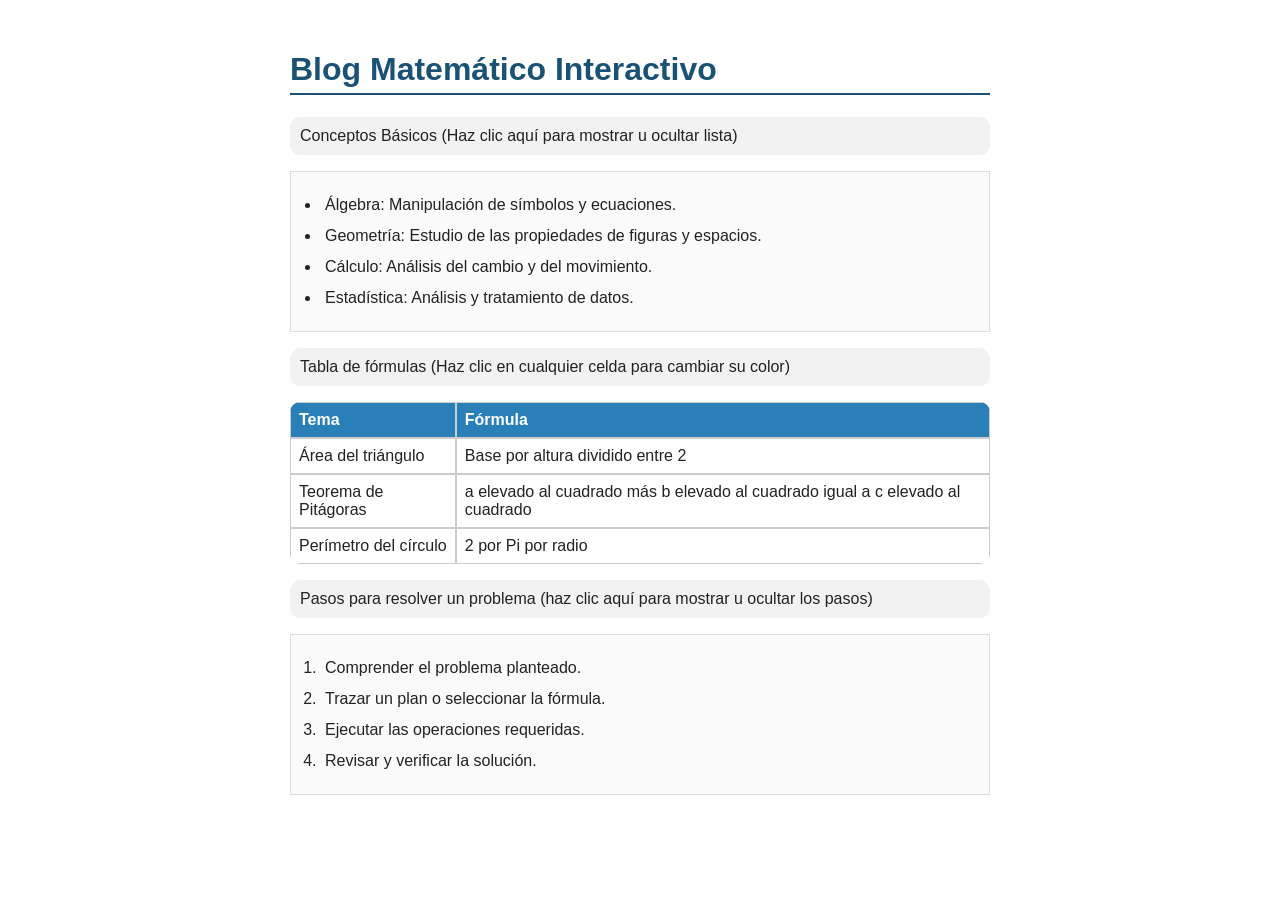
==== index.html @ 21a6fb78 "feat: estructura inicial del blog matematico" ====
<!DOCTYPE html>
<html lang="es">
<head>
    <meta charset="UTF-8">
    <meta name="viewport" content="width=device-width, initial-scale=1.0">
    <title>Blog Matemático Interactivo</title>
    <link rel="stylesheet" href="css/styles.css">
</head>

<body>

    <h1 id="titulo" onclick="cambiarColorTitulo()">
        Blog Matemático Interactivo
    </h1>

    <p onclick="alternarLista('conceptos')">
        Conceptos Básicos (Haz clic aquí para mostrar u ocultar lista)
    </p>

    <ul id="conceptos">
        <li onclick="resaltarElemento(this)">
            Álgebra: Manipulación de símbolos y ecuaciones.
        </li>

        <li onclick="resaltarElemento(this)">
            Geometría: Estudio de las propiedades de figuras y espacios.
        </li>

        <li onclick="resaltarElemento(this)">
            Cálculo: Análisis del cambio y del movimiento.
        </li>

        <li onclick="resaltarElemento(this)">
            Estadística: Análisis y tratamiento de datos.
        </li>
    </ul>

    <p onclick="alternarLista('formulas')">
        Tabla de fórmulas (Haz clic en cualquier celda para cambiar su color)
    </p>

    <table id="formulas">
        <tr>
            <th>Tema</th>
            <th>Fórmula</th>
        </tr>

        <tr>
            <td onclick="resaltarElemento(this)">
                Área del triángulo
            </td>

            <td onclick="resaltarElemento(this)">
                Base por altura dividido entre 2
            </td>
        </tr>

        <tr>
            <td onclick="resaltarElemento(this)">
                Teorema de Pitágoras
            </td>

            <td onclick="resaltarElemento(this)">
                a elevado al cuadrado más b elevado al cuadrado igual a c elevado al cuadrado
            </td>
        </tr>

        <tr>
            <td onclick="resaltarElemento(this)">
                Perímetro del círculo
            </td>

            <td onclick="resaltarElemento(this)">
                2 por Pi por radio
            </td>
        </tr>
    </table>

    <p onclick="alternarLista('pasos')">
        Pasos para resolver un problema
        (haz clic aquí para mostrar u ocultar los pasos)
    </p>

    <ol id="pasos">
        <li onclick="resaltarElemento(this)">
            Comprender el problema planteado.
        </li>

        <li onclick="resaltarElemento(this)">
            Trazar un plan o seleccionar la fórmula.
        </li>

        <li onclick="resaltarElemento(this)">
            Ejecutar las operaciones requeridas.
        </li>

        <li onclick="resaltarElemento(this)">
            Revisar y verificar la solución.
        </li>
    </ol>

   
<script src="js/script.js"></script>
</body>
</html>
---- css/styles.css ----
body {
            font-family: Arial, Helvetica, sans-serif;
            max-width: 700px;
            margin: 20px auto;
            padding: 10px;
            color: #222;
        }

        h1 {
            color: #1a5276;
            cursor: pointer;
            border-bottom: 2px solid #1a5276;
            padding-bottom: 5px;
        }

        p {
            font-size: 16px;
            cursor: pointer;
            background-color: #f2f2f2;
            padding: 10px;
            border-radius: 10px;
        }

        table {
            width: 100%;
            border-collapse: separate;
            border-spacing: 0;
            margin: 15px 0;
            border-radius: 10px;
            overflow: hidden;
        }

        th, td {
            border: 1px solid #ccc;
            padding: 8px;
            text-align: left;
            cursor: pointer;
        }

        th {
            background-color: #2980b9;
            color: white;
        }

        ul, ol {
            background-color: #fafafa;
            padding: 15px 30px;
            border: 1px solid #ddd;
        }

        li {
            margin: 5px 0;
            cursor: pointer;
            padding: 4px;
        }

        /* Las clases especiales */

        .oculto {
            display: none;
        }

        .resaltado {
            background-color: #d4efdf;
            color: #196f3d;
        }

        .cambio-color {
            color: #c0392b;
        }
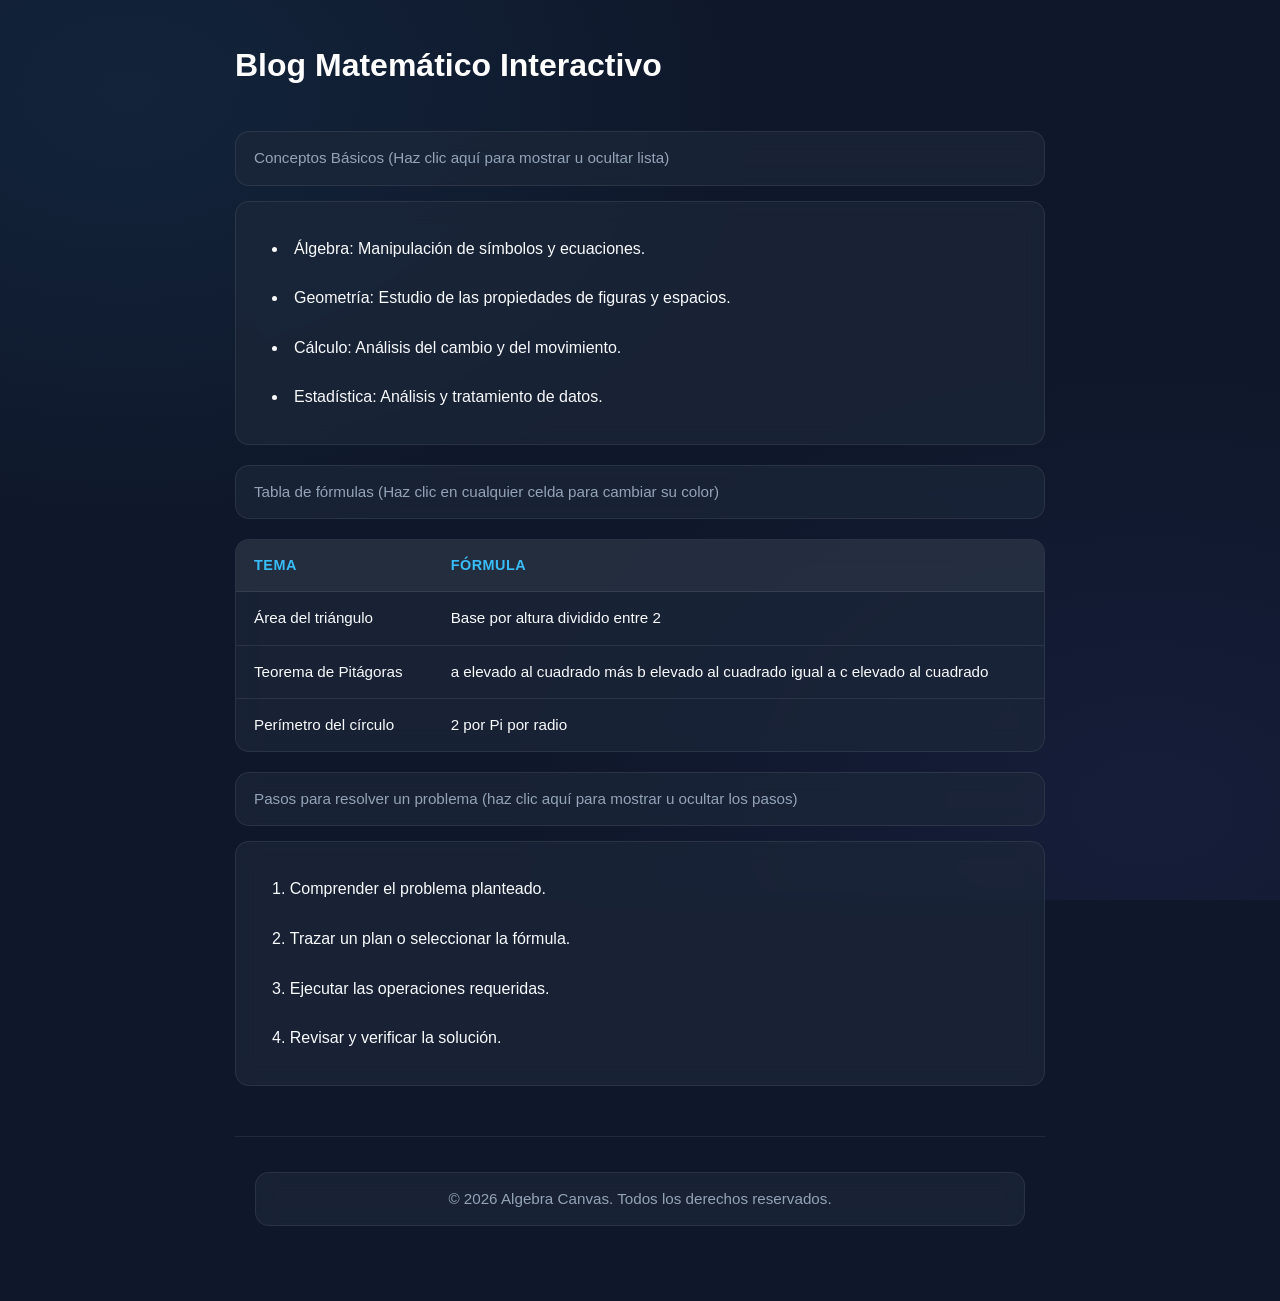
==== commit 45caca41: "style: implementar temas transparentes y estilos interactivos" ====
--- a/index.html
+++ b/index.html
@@ -5,6 +5,7 @@
     <meta name="viewport" content="width=device-width, initial-scale=1.0">
     <title>Blog Matemático Interactivo</title>
     <link rel="stylesheet" href="css/styles.css">
+    <link rel="stylesheet" href="css/components.css">
 </head>
 
 <body>
@@ -99,8 +100,10 @@
         </li>
     </ol>
 
-   
-<script src="js/script.js"></script>
+    <footer>
+        <p>&copy; 2026 Algebra Canvas. Todos los derechos reservados.</p>
+    </footer>
+<script src="js/main.js"></script>
 </body>
 </html>
 
--- a/css/styles.css
+++ b/css/styles.css
@@ -1,72 +1,47 @@
+
+        :root{
+            --bg-primary: #0f172a;        /* Azul medianoche profundo */
+            --surface-glass: rgba(30, 41, 59, 0.65); /* Fondo traslúcido */
+            --border-glass: rgba(255, 255, 255, 0.08); /* Borde sutil */
+            --accent: #38bdf8;            /* Azul cielo/cian brillante */
+            --accent-glow: rgba(56, 189, 248, 0.15);
+            --text-primary: #f8fafc;
+            --text-secondary: #94a3b8;
+            --radius-md: 14px;
+            --radius-sm: 8px;
+        }
+
+        *{
+            box-sizing: border-box;
+            margin: 0;
+            padding: 0;
+        }
 
         body {
-            font-family: Arial, Helvetica, sans-serif;
-            max-width: 700px;
-            margin: 20px auto;
-            padding: 10px;
-            color: #222;
+            font-family: -apple-system, BlinkMacSystemFont, 'Segoe UI', Roboto, Helvetica, Arial, sans-serif;
+            background-color: var(--bg-primary);
+            background-image: 
+            radial-gradient(at 10% 10%, rgba(56, 189, 248, 0.08) 0px, transparent 40%),
+            radial-gradient(at 90% 90%, rgba(99, 102, 241, 0.08) 0px, transparent 40%);
+            background-attachment: fixed;
+            color: var(--text-primary);
+            max-width: 850px;
+            margin: 40px auto;
+            padding: 0 20px;
+            line-height: 1.6;
         }
-
-        h1 {
-            color: #1a5276;
+        
+        h1{
+            font-size: 2rem;
+            font-weight: 700;
+            color: #ffffff;
+            margin-bottom: 25px;
+            display: inline-block;
             cursor: pointer;
-            border-bottom: 2px solid #1a5276;
-            padding-bottom: 5px;
+            transition: color 0.25s ease, transform 0.25s ease;
         }
-
-        p {
-            font-size: 16px;
-            cursor: pointer;
-            background-color: #f2f2f2;
-            padding: 10px;
-            border-radius: 10px;
-        }
-
-        table {
-            width: 100%;
-            border-collapse: separate;
-            border-spacing: 0;
-            margin: 15px 0;
-            border-radius: 10px;
-            overflow: hidden;
-        }
-
-        th, td {
-            border: 1px solid #ccc;
-            padding: 8px;
-            text-align: left;
-            cursor: pointer;
-        }
-
-        th {
-            background-color: #2980b9;
-            color: white;
-        }
-
-        ul, ol {
-            background-color: #fafafa;
-            padding: 15px 30px;
-            border: 1px solid #ddd;
-        }
-
-        li {
-            margin: 5px 0;
-            cursor: pointer;
-            padding: 4px;
-        }
-
-        /* Las clases especiales */
-
-        .oculto {
-            display: none;
-        }
-
-        .resaltado {
-            background-color: #d4efdf;
-            color: #196f3d;
-        }
-
-        .cambio-color {
-            color: #c0392b;
-        }
-  +        
+        h1:hover{
+            color: var(--accent);
+            transform: translateY(-2px);
+        }
--- a/css/components.css
+++ b/css/components.css
@@ -0,0 +1,109 @@
+
+p{
+    font-size:0.95rem;
+    cursor: pointer;
+    background: var(--surface-glass);
+    backdrop-filter: blur(10px);
+    --webkit-backdrop-filter: blur(10px);
+    padding: 14px 18px;
+    border-radius: var(--radius-md);
+    border: 1px solid var(--border-glass);
+    color: var(--text-secondary);
+    margin: 15px 0;
+    transition: border-color 0.25s ease, color 0.25s ease, box-shadow 0.25s ease;
+}
+
+p:hover{
+    border-color: rgba(56, 189, 248, 0.3);
+    box-shadow: 0 4px 20px var(--accent-glow);
+    color: var(--text-primary);
+}
+
+ul,ol{
+    list-style-position: inside;
+    background: var(--surface-glass);
+    backdrop-filter: blur(10px);
+    border: 1px solid var(--border-glass);
+    border-radius: var(--radius-md);
+    padding: 18px 24px;
+    margin-bottom:20px;
+}
+
+li{
+    margin: 8px 0;
+    cursor: pointer;
+    padding: 8px 12px;
+    border-radius: var(--radius-sm);
+    transition: background 0.2s ease, transform 0.15s ease;
+}
+
+li:hover{
+    background: rgba(255, 255, 255, 0.04);
+    transform: translateX(12px);
+}
+
+table {
+    width: 100%;
+    border-collapse: separate;
+    border-spacing: 0;
+    margin: 20px 0;
+    border-radius: var(--radius-md);
+    overflow: hidden;
+    background: var(--surface-glass);
+    backdrop-filter: blur(12px);
+    -webkit-backdrop-filter: blur(12px);
+    border: 1px solid var(--border-glass);
+}
+
+
+th, td{
+    padding: 14px 18px;
+    text-align: left;
+    border-bottom: 1px solid var(--border-glass);
+}
+
+th{
+    background: rgba(255, 255, 255, 0.05);
+    color: var(--accent);
+    font-weight: 600;
+    font-size: 0.9rem;
+    text-transform: uppercase;
+    letter-spacing: 0.5px;
+}
+
+tr:last-child td{
+    border-bottom: none;
+}
+
+td{
+    cursor: pointer;
+    font-size: 0.95rem;
+    transition: background 0.2s ease;
+}
+
+td:hover{
+    background: rgba(255, 255, 255, 0.04);
+}
+
+.oculto{
+    display: none;
+}
+
+.resaltado{
+    background-color: rgba(56, 189, 248, 0.12) !important;
+    color: var(--accent) !important;
+    font-weight: 600;
+}
+
+.cambio-color{
+    color: var(--accent) !important;
+}
+
+footer {
+    text-align: center;
+    margin-top: 50px;
+    padding: 20px;
+    border-top: 1px solid var(--border-glass);
+    color: var(--text-secondary);
+    font-size: 0.85rem;
+}
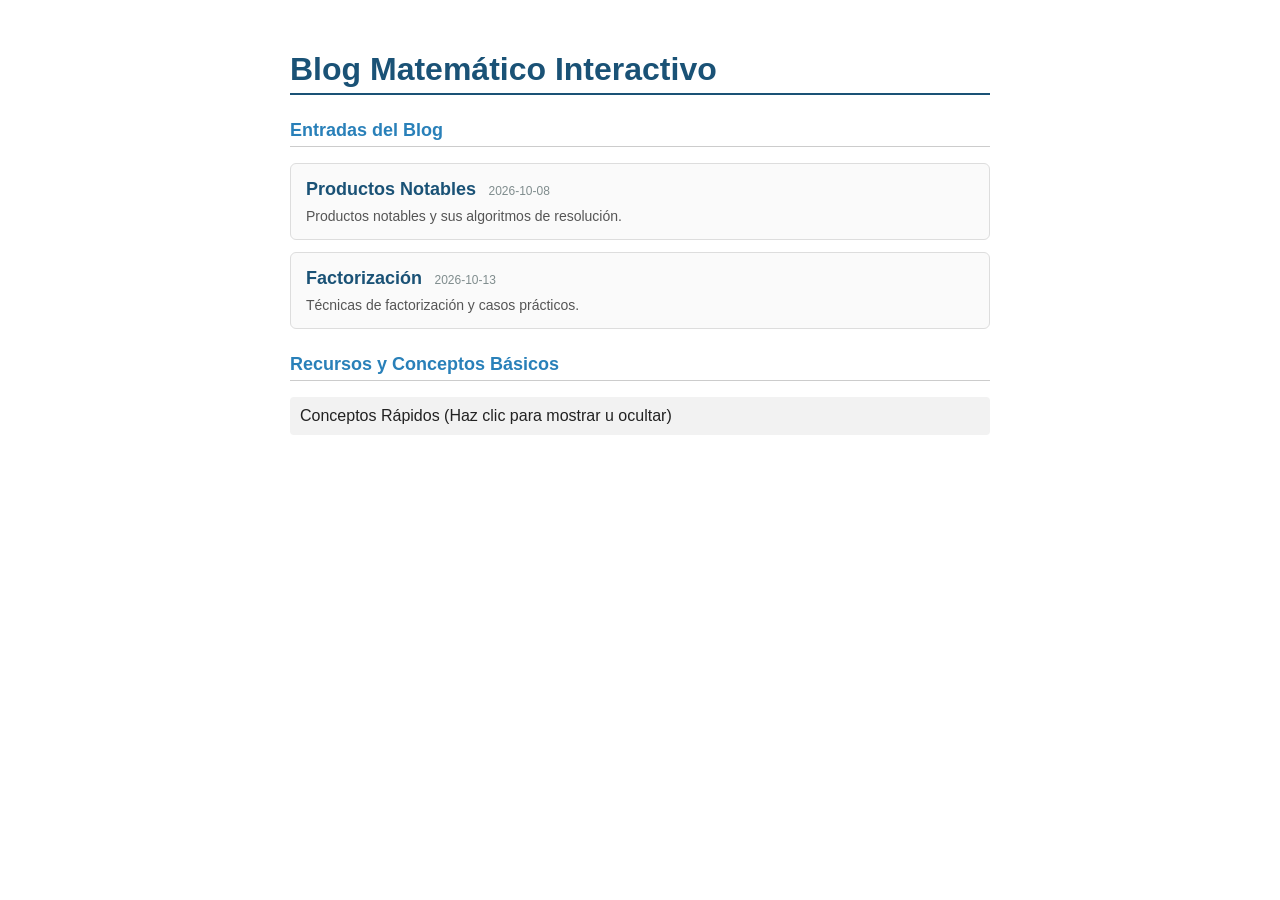
==== commit 53cce441: "actualizacion de cambios con metodo open source" ====
--- a/index.html
+++ b/index.html
@@ -5,105 +5,31 @@
     <meta name="viewport" content="width=device-width, initial-scale=1.0">
     <title>Blog Matemático Interactivo</title>
     <link rel="stylesheet" href="css/styles.css">
-    <link rel="stylesheet" href="css/components.css">
 </head>
-
 <body>
 
-    <h1 id="titulo" onclick="cambiarColorTitulo()">
-        Blog Matemático Interactivo
-    </h1>
+    <h1 id="titulo" onclick="cambiarColorTitulo()">Blog Matemático Interactivo</h1>
 
-    <p onclick="alternarLista('conceptos')">
-        Conceptos Básicos (Haz clic aquí para mostrar u ocultar lista)
+    <h2 class="subtitulo">Entradas del Blog</h2>
+    
+    <!-- Aquí JavaScript inyectará las entradas desde posts.js -->
+    <ul id="lista-entradas"></ul>
+
+    <h2 class="subtitulo">Recursos y Conceptos Básicos</h2>
+
+    <p onclick="alternarLista('conceptos')" style="cursor: pointer;">
+        Conceptos Rápidos (Haz clic para mostrar u ocultar)
     </p>
 
-    <ul id="conceptos">
-        <li onclick="resaltarElemento(this)">
-            Álgebra: Manipulación de símbolos y ecuaciones.
-        </li>
-
-        <li onclick="resaltarElemento(this)">
-            Geometría: Estudio de las propiedades de figuras y espacios.
-        </li>
-
-        <li onclick="resaltarElemento(this)">
-            Cálculo: Análisis del cambio y del movimiento.
-        </li>
-
-        <li onclick="resaltarElemento(this)">
-            Estadística: Análisis y tratamiento de datos.
-        </li>
+    <ul id="conceptos" class="interactivo oculto">
+        <li onclick="resaltarElemento(this)">Álgebra: Manipulación de símbolos y ecuaciones.</li>
+        <li onclick="resaltarElemento(this)">Geometría: Estudio de las propiedades de figuras y espacios.</li>
+        <li onclick="resaltarElemento(this)">Cálculo: Análisis del cambio y del movimiento.</li>
+        <li onclick="resaltarElemento(this)">Estadística: Análisis y tratamiento de datos.</li>
     </ul>
 
-    <p onclick="alternarLista('formulas')">
-        Tabla de fórmulas (Haz clic en cualquier celda para cambiar su color)
-    </p>
-
-    <table id="formulas">
-        <tr>
-            <th>Tema</th>
-            <th>Fórmula</th>
-        </tr>
-
-        <tr>
-            <td onclick="resaltarElemento(this)">
-                Área del triángulo
-            </td>
-
-            <td onclick="resaltarElemento(this)">
-                Base por altura dividido entre 2
-            </td>
-        </tr>
-
-        <tr>
-            <td onclick="resaltarElemento(this)">
-                Teorema de Pitágoras
-            </td>
-
-            <td onclick="resaltarElemento(this)">
-                a elevado al cuadrado más b elevado al cuadrado igual a c elevado al cuadrado
-            </td>
-        </tr>
-
-        <tr>
-            <td onclick="resaltarElemento(this)">
-                Perímetro del círculo
-            </td>
-
-            <td onclick="resaltarElemento(this)">
-                2 por Pi por radio
-            </td>
-        </tr>
-    </table>
-
-    <p onclick="alternarLista('pasos')">
-        Pasos para resolver un problema
-        (haz clic aquí para mostrar u ocultar los pasos)
-    </p>
-
-    <ol id="pasos">
-        <li onclick="resaltarElemento(this)">
-            Comprender el problema planteado.
-        </li>
-
-        <li onclick="resaltarElemento(this)">
-            Trazar un plan o seleccionar la fórmula.
-        </li>
-
-        <li onclick="resaltarElemento(this)">
-            Ejecutar las operaciones requeridas.
-        </li>
-
-        <li onclick="resaltarElemento(this)">
-            Revisar y verificar la solución.
-        </li>
-    </ol>
-
-    <footer>
-        <p>&copy; 2026 Algebra Canvas. Todos los derechos reservados.</p>
-    </footer>
-<script src="js/main.js"></script>
+    <!-- Archivo de configuración que contiene el arreglo de entradas -->
+    <script src="js/post.js"></script>
+    <script src="js/main.js"></script>
 </body>
-</html>
-
+</html>
--- a/css/styles.css
+++ b/css/styles.css
@@ -1,9 +1,9 @@
 
-        :root{
-            --bg-primary: #0f172a;        /* Azul medianoche profundo */
-            --surface-glass: rgba(30, 41, 59, 0.65); /* Fondo traslúcido */
-            --border-glass: rgba(255, 255, 255, 0.08); /* Borde sutil */
-            --accent: #38bdf8;            /* Azul cielo/cian brillante */
+        /*:root{
+            --bg-primary: #0f172a;       
+            --surface-glass: rgba(30, 41, 59, 0.65); 
+            --border-glass: rgba(255, 255, 255, 0.08); 
+            --accent: #38bdf8;            
             --accent-glow: rgba(56, 189, 248, 0.15);
             --text-primary: #f8fafc;
             --text-secondary: #94a3b8;
@@ -44,4 +44,111 @@
         h1:hover{
             color: var(--accent);
             transform: translateY(-2px);
+        }
+
+          
+        
+        */
+
+              body {
+            font-family: Arial, sans-serif;
+            max-width: 700px;
+            margin: 20px auto;
+            padding: 10px;
+            color: #222;
+        }
+
+        h1 {
+            color: #1a5276;
+            cursor: pointer;
+            border-bottom: 2px solid #1a5276;
+            padding-bottom: 5px;
+        }
+
+        .subtitulo {
+            font-size: 18px;
+            color: #2980b9;
+            margin-top: 25px;
+            border-bottom: 1px solid #ccc;
+            padding-bottom: 5px;
+        }
+
+        p {
+            font-size: 16px;
+            background-color: #f2f2f2;
+            padding: 10px;
+            border-radius: 4px;
+        }
+
+        /* Lista de entradas cargadas dinámicamente */
+        #lista-entradas {
+            list-style-type: none;
+            padding: 0;
+        }
+
+        #lista-entradas li {
+            background-color: #fafafa;
+            border: 1px solid #ddd;
+            border-radius: 6px;
+            padding: 15px;
+            margin-bottom: 12px;
+            transition: transform 0.2s, box-shadow 0.2s;
+        }
+
+        #lista-entradas li:hover {
+            transform: translateY(-2px);
+            box-shadow: 0 4px 8px rgba(0,0,0,0.1);
+        }
+
+        #lista-entradas a {
+            color: #1a5276;
+            text-decoration: none;
+            font-size: 18px;
+            font-weight: bold;
+        }
+
+        #lista-entradas a:hover {
+            color: #2980b9;
+            text-decoration: underline;
+        }
+
+        .fecha-post {
+            display: inline-block;
+            font-size: 12px;
+            color: #7f8c8d;
+            margin-left: 8px;
+        }
+
+        .resumen-post {
+            margin: 8px 0 0 0;
+            background-color: transparent;
+            padding: 0;
+            font-size: 14px;
+            color: #555;
+        }
+
+        /* Clases auxiliares para elementos interactivos */
+        ul.interactivo {
+            background-color: #fafafa;
+            padding: 15px 30px;
+            border: 1px solid #ddd;
+        }
+
+        ul.interactivo li {
+            margin: 5px 0;
+            cursor: pointer;
+            padding: 4px;
+        }
+
+        .oculto {
+            display: none;
+        }
+
+        .resaltado {
+            background-color: #d4efdf;
+            color: #196f3d;
+        }
+
+        .cambio-color {
+            color: #c0392b;
         }
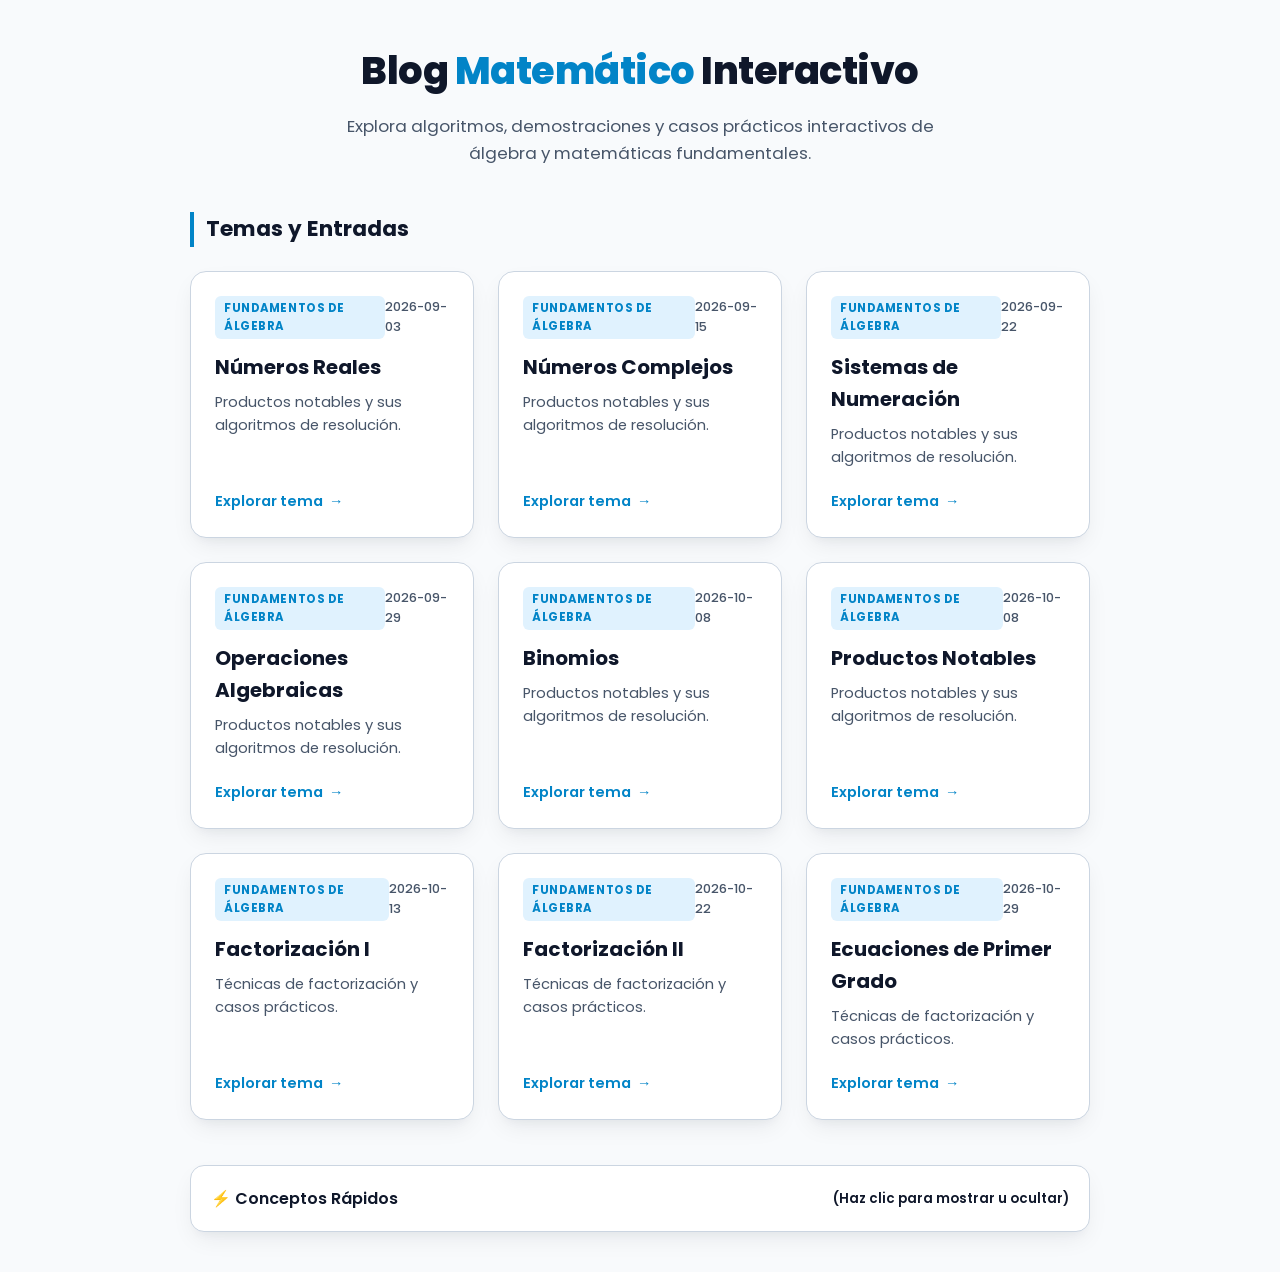
==== commit c30edb1a: "proyecto en orden y corregido" ====
--- a/index.html
+++ b/index.html
@@ -4,31 +4,44 @@
     <meta charset="UTF-8">
     <meta name="viewport" content="width=device-width, initial-scale=1.0">
     <title>Blog Matemático Interactivo</title>
+    <link rel="preconnect" href="https://fonts.googleapis.com">
+    <link rel="preconnect" href="https://fonts.gstatic.com" crossorigin>
+    <link href="https://fonts.googleapis.com/css2?family=Poppins:wght@400;500;600;700;800&display=swap" rel="stylesheet">
+    <!-- Vinculación limpia -->
     <link rel="stylesheet" href="css/styles.css">
 </head>
 <body>
 
-    <h1 id="titulo" onclick="cambiarColorTitulo()">Blog Matemático Interactivo</h1>
+    <main class="contenedor-principal">
+        <header class="hero">
+            <h1 id="titulo" class="titulo-principal" onclick="cambiarColorTitulo()">
+                Blog <span class="destacado-azul">Matemático</span> Interactivo
+            </h1>
+            <p class="descripcion-hero">
+                Explora algoritmos, demostraciones y casos prácticos interactivos de álgebra y matemáticas fundamentales.
+            </p>
+        </header>
 
-    <h2 class="subtitulo">Entradas del Blog</h2>
-    
-    <!-- Aquí JavaScript inyectará las entradas desde posts.js -->
-    <ul id="lista-entradas"></ul>
+        <section class="seccion-entradas">
+            <h2 class="subtitulo">Temas y Entradas</h2>
+            <div id="lista-entradas" class="grid-cards"></div>
+        </section>
 
-    <h2 class="subtitulo">Recursos y Conceptos Básicos</h2>
+        <section class="seccion-conceptos">
+            <p class="acordeon-header" onclick="alternarLista('conceptos')">
+                <span>⚡ Conceptos Rápidos</span>
+                <small>(Haz clic para mostrar u ocultar)</small>
+            </p>
 
-    <p onclick="alternarLista('conceptos')" style="cursor: pointer;">
-        Conceptos Rápidos (Haz clic para mostrar u ocultar)
-    </p>
+            <ul id="conceptos" class="interactivo oculto">
+                <li onclick="resaltarElemento(this)"><strong>Álgebra:</strong> Manipulación de símbolos y ecuaciones.</li>
+                <li onclick="resaltarElemento(this)"><strong>Geometría:</strong> Estudio de las propiedades de figuras y espacios.</li>
+                <li onclick="resaltarElemento(this)"><strong>Cálculo:</strong> Análisis del cambio y del movimiento.</li>
+                <li onclick="resaltarElemento(this)"><strong>Estadística:</strong> Análisis y tratamiento de datos.</li>
+            </ul>
+        </section>
+    </main>
 
-    <ul id="conceptos" class="interactivo oculto">
-        <li onclick="resaltarElemento(this)">Álgebra: Manipulación de símbolos y ecuaciones.</li>
-        <li onclick="resaltarElemento(this)">Geometría: Estudio de las propiedades de figuras y espacios.</li>
-        <li onclick="resaltarElemento(this)">Cálculo: Análisis del cambio y del movimiento.</li>
-        <li onclick="resaltarElemento(this)">Estadística: Análisis y tratamiento de datos.</li>
-    </ul>
-
-    <!-- Archivo de configuración que contiene el arreglo de entradas -->
     <script src="js/post.js"></script>
     <script src="js/main.js"></script>
 </body>
--- a/css/styles.css
+++ b/css/styles.css
@@ -1,154 +1,363 @@
-
-        /*:root{
-            --bg-primary: #0f172a;       
-            --surface-glass: rgba(30, 41, 59, 0.65); 
-            --border-glass: rgba(255, 255, 255, 0.08); 
-            --accent: #38bdf8;            
-            --accent-glow: rgba(56, 189, 248, 0.15);
-            --text-primary: #f8fafc;
-            --text-secondary: #94a3b8;
-            --radius-md: 14px;
-            --radius-sm: 8px;
-        }
-
-        *{
-            box-sizing: border-box;
-            margin: 0;
-            padding: 0;
-        }
-
-        body {
-            font-family: -apple-system, BlinkMacSystemFont, 'Segoe UI', Roboto, Helvetica, Arial, sans-serif;
-            background-color: var(--bg-primary);
-            background-image: 
-            radial-gradient(at 10% 10%, rgba(56, 189, 248, 0.08) 0px, transparent 40%),
-            radial-gradient(at 90% 90%, rgba(99, 102, 241, 0.08) 0px, transparent 40%);
-            background-attachment: fixed;
-            color: var(--text-primary);
-            max-width: 850px;
-            margin: 40px auto;
-            padding: 0 20px;
-            line-height: 1.6;
-        }
-        
-        h1{
-            font-size: 2rem;
-            font-weight: 700;
-            color: #ffffff;
-            margin-bottom: 25px;
-            display: inline-block;
-            cursor: pointer;
-            transition: color 0.25s ease, transform 0.25s ease;
-        }
-        
-        h1:hover{
-            color: var(--accent);
-            transform: translateY(-2px);
-        }
-
-          
-        
-        */
-
-              body {
-            font-family: Arial, sans-serif;
-            max-width: 700px;
-            margin: 20px auto;
-            padding: 10px;
-            color: #222;
-        }
-
-        h1 {
-            color: #1a5276;
-            cursor: pointer;
-            border-bottom: 2px solid #1a5276;
-            padding-bottom: 5px;
-        }
-
-        .subtitulo {
-            font-size: 18px;
-            color: #2980b9;
-            margin-top: 25px;
-            border-bottom: 1px solid #ccc;
-            padding-bottom: 5px;
-        }
-
-        p {
-            font-size: 16px;
-            background-color: #f2f2f2;
-            padding: 10px;
-            border-radius: 4px;
-        }
-
-        /* Lista de entradas cargadas dinámicamente */
-        #lista-entradas {
-            list-style-type: none;
-            padding: 0;
-        }
-
-        #lista-entradas li {
-            background-color: #fafafa;
-            border: 1px solid #ddd;
-            border-radius: 6px;
-            padding: 15px;
-            margin-bottom: 12px;
-            transition: transform 0.2s, box-shadow 0.2s;
-        }
-
-        #lista-entradas li:hover {
-            transform: translateY(-2px);
-            box-shadow: 0 4px 8px rgba(0,0,0,0.1);
-        }
-
-        #lista-entradas a {
-            color: #1a5276;
-            text-decoration: none;
-            font-size: 18px;
-            font-weight: bold;
-        }
-
-        #lista-entradas a:hover {
-            color: #2980b9;
-            text-decoration: underline;
-        }
-
-        .fecha-post {
-            display: inline-block;
-            font-size: 12px;
-            color: #7f8c8d;
-            margin-left: 8px;
-        }
-
-        .resumen-post {
-            margin: 8px 0 0 0;
-            background-color: transparent;
-            padding: 0;
-            font-size: 14px;
-            color: #555;
-        }
-
-        /* Clases auxiliares para elementos interactivos */
-        ul.interactivo {
-            background-color: #fafafa;
-            padding: 15px 30px;
-            border: 1px solid #ddd;
-        }
-
-        ul.interactivo li {
-            margin: 5px 0;
-            cursor: pointer;
-            padding: 4px;
-        }
-
-        .oculto {
-            display: none;
-        }
-
-        .resaltado {
-            background-color: #d4efdf;
-            color: #196f3d;
-        }
-
-        .cambio-color {
-            color: #c0392b;
-        }+:root {
+    --bg-body: #f8fafc;
+    --texto-oscuro: #0f172a;
+    --texto-secundario: #475569;
+    --azul-tech: #0284c7;
+    --azul-hover: #0369a1;
+    --azul-claro: #e0f2fe;
+    --borde: #cbd5e1;
+    
+    /* Variables de Hoja de Cuaderno */
+    --linea-cuadricula: rgba(2, 132, 199, 0.08);
+    --margen-cuaderno: rgba(239, 68, 68, 0.45);
+    --sombra-cuaderno: 0 15px 35px -5px rgba(15, 23, 42, 0.12), 0 0 0 1px rgba(203, 213, 225, 0.5);
+    --sombra-card: 0 10px 25px -5px rgba(15, 23, 42, 0.08), 0 8px 10px -6px rgba(15, 23, 42, 0.04);
+    --sombra-card-hover: 0 20px 30px -10px rgba(2, 132, 199, 0.2), 0 10px 15px -5px rgba(15, 23, 42, 0.08);
+}
+
+/* Reset universal corregido */
+* {
+    box-sizing: border-box;
+    margin: 0;
+    padding: 0;
+}
+
+body {
+    font-family: 'Poppins', sans-serif;
+    background-color: var(--bg-body);
+    color: var(--texto-oscuro);
+    line-height: 1.6;
+    padding: 40px 20px;
+    display: flex;
+    justify-content: center;
+}
+
+.contenedor-principal {
+    max-width: 900px;
+    width: 100%;
+}
+
+/* ==========================================
+   PORTADA / INDEX
+   ========================================== */
+.hero {
+    text-align: center;
+    margin-bottom: 45px;
+}
+
+.titulo-principal {
+    font-size: 2.4rem;
+    font-weight: 800;
+    letter-spacing: -0.5px;
+    color: var(--texto-oscuro);
+    margin-bottom: 12px;
+    cursor: pointer;
+    user-select: none;
+    transition: color 0.3s ease;
+}
+
+.titulo-principal.cambio-color {
+    color: var(--azul-tech) !important;
+}
+
+.destacado-azul {
+    color: var(--azul-tech);
+}
+
+.descripcion-hero {
+    font-size: 1.05rem;
+    color: var(--texto-secundario);
+    max-width: 620px;
+    margin: 0 auto;
+}
+
+.subtitulo {
+    font-size: 1.35rem;
+    font-weight: 700;
+    margin-bottom: 24px;
+    color: var(--texto-oscuro);
+    border-left: 4px solid var(--azul-tech);
+    padding-left: 12px;
+}
+
+/* Tarjetas Flotantes */
+.grid-cards {
+    display: grid;
+    grid-template-columns: repeat(auto-fit, minmax(280px, 1fr));
+    gap: 24px;
+    margin-bottom: 45px;
+}
+
+.card-flotante {
+    background: #ffffff;
+    border: 1px solid var(--borde);
+    border-radius: 16px;
+    padding: 24px;
+    box-shadow: var(--sombra-card);
+    transition: transform 0.25s ease, box-shadow 0.25s ease, border-color 0.25s ease;
+    display: flex;
+    flex-direction: column;
+    justify-content: space-between;
+}
+
+.card-flotante:hover {
+    transform: translateY(-6px);
+    box-shadow: var(--sombra-card-hover);
+    border-color: rgba(2, 132, 199, 0.4);
+}
+
+.card-header {
+    display: flex;
+    justify-content: space-between;
+    align-items: center;
+    margin-bottom: 12px;
+}
+
+.card-tag {
+    font-size: 0.72rem;
+    text-transform: uppercase;
+    font-weight: 700;
+    letter-spacing: 0.05em;
+    padding: 3px 9px;
+    background-color: var(--azul-claro);
+    color: var(--azul-tech);
+    border-radius: 6px;
+}
+
+.fecha-post {
+    font-size: 0.8rem;
+    color: var(--texto-secundario);
+    font-weight: 500;
+}
+
+.card-titulo {
+    font-size: 1.25rem;
+    font-weight: 700;
+    color: var(--texto-oscuro);
+    margin-bottom: 8px;
+}
+
+.resumen-post {
+    font-size: 0.92rem;
+    color: var(--texto-secundario);
+    margin-bottom: 20px;
+    flex-grow: 1;
+}
+
+.card-btn {
+    align-self: flex-start;
+    text-decoration: none;
+    font-size: 0.9rem;
+    font-weight: 600;
+    color: var(--azul-tech);
+    display: inline-flex;
+    align-items: center;
+    gap: 6px;
+    transition: color 0.2s ease, transform 0.2s ease;
+}
+
+.card-btn:hover {
+    color: var(--azul-hover);
+    transform: translateX(4px);
+}
+
+/* Acordeón */
+.seccion-conceptos {
+    background: #ffffff;
+    border: 1px solid var(--borde);
+    border-radius: 14px;
+    padding: 20px;
+    box-shadow: var(--sombra-card);
+}
+
+.acordeon-header {
+    cursor: pointer;
+    font-weight: 600;
+    color: var(--texto-oscuro);
+    display: flex;
+    align-items: center;
+    justify-content: space-between;
+    user-select: none;
+}
+
+.interactivo {
+    list-style: none;
+    margin-top: 15px;
+    padding-top: 15px;
+    border-top: 1px solid #f1f5f9;
+}
+
+.interactivo li {
+    padding: 10px 14px;
+    border-radius: 8px;
+    margin-bottom: 6px;
+    cursor: pointer;
+    font-size: 0.92rem;
+    color: var(--texto-secundario);
+    transition: background 0.2s ease, padding-left 0.2s ease;
+}
+
+.interactivo li:hover {
+    background: #f1f5f9;
+    padding-left: 18px;
+}
+
+.oculto { display: none; }
+.resaltado {
+    background-color: var(--azul-claro) !important;
+    color: var(--azul-tech) !important;
+    font-weight: 600;
+}
+
+/* ==========================================
+   ESTILO HOJA DE CUADERNO (ENTRADAS)
+   ========================================== */
+.nav-entrada {
+    margin-bottom: 20px;
+}
+
+.cuaderno-hoja {
+    position: relative;
+    background-color: #ffffff;
+    background-image: 
+        linear-gradient(to right, var(--linea-cuadricula) 1px, transparent 1px),
+        linear-gradient(to bottom, var(--linea-cuadricula) 1px, transparent 1px);
+    background-size: 24px 24px;
+    border-radius: 8px;
+    box-shadow: var(--sombra-cuaderno);
+    padding: 45px 45px 50px 75px;
+    margin-bottom: 40px;
+}
+
+.cuaderno-hoja::before {
+    content: '';
+    position: absolute;
+    top: 0;
+    bottom: 0;
+    left: 55px;
+    width: 2px;
+    background-color: var(--margen-cuaderno);
+}
+
+.cuaderno-header {
+    display: flex;
+    justify-content: space-between;
+    align-items: center;
+    font-size: 0.82rem;
+    text-transform: uppercase;
+    font-weight: 600;
+    letter-spacing: 0.05em;
+    color: var(--azul-tech);
+    margin-bottom: 16px;
+    border-bottom: 2px dashed rgba(2, 132, 199, 0.25);
+    padding-bottom: 8px;
+}
+
+.apunte-titulo {
+    font-size: 2.2rem;
+    font-weight: 800;
+    color: var(--texto-oscuro);
+    line-height: 1.2;
+    margin-bottom: 16px;
+}
+
+.apunte-subtitulo {
+    font-size: 1.35rem;
+    font-weight: 700;
+    color: var(--texto-oscuro);
+    margin: 30px 0 12px 0;
+}
+
+.apunte-texto {
+    font-size: 1rem;
+    color: var(--texto-secundario);
+    margin-bottom: 20px;
+    line-height: 1.7;
+}
+
+.caja-regla {
+    background-color: #f0f9ff;
+    border: 1px solid #bae6fd;
+    border-left: 5px solid var(--azul-tech);
+    border-radius: 8px;
+    padding: 16px 20px;
+    margin: 20px 0;
+}
+
+.regla-etiqueta {
+    font-size: 0.72rem;
+    text-transform: uppercase;
+    letter-spacing: 0.06em;
+    font-weight: 700;
+    color: var(--azul-tech);
+    margin-bottom: 4px;
+}
+
+.regla-formula {
+    font-size: 1.25rem;
+    font-weight: 700;
+    color: var(--texto-oscuro);
+}
+
+.bloque-ejemplo {
+    background-color: #ffffff;
+    border: 1px solid var(--borde);
+    border-radius: 12px;
+    padding: 22px;
+    margin-top: 22px;
+    box-shadow: 0 4px 10px rgba(15, 23, 42, 0.04);
+}
+
+.ejemplo-badge {
+    display: inline-block;
+    background-color: #0f172a;
+    color: #ffffff;
+    font-size: 0.72rem;
+    font-weight: 700;
+    text-transform: uppercase;
+    padding: 3px 9px;
+    border-radius: 6px;
+    margin-bottom: 12px;
+}
+
+.lista-pasos {
+    list-style: none;
+    display: flex;
+    flex-direction: column;
+    gap: 10px;
+}
+
+.lista-pasos li {
+    font-size: 0.95rem;
+    color: var(--texto-secundario);
+    background: #f8fafc;
+    padding: 10px 14px;
+    border-radius: 6px;
+    border-left: 3px solid #cbd5e1;
+}
+
+.codigo-matematico {
+    font-weight: 600;
+    color: var(--azul-tech);
+    background-color: #e0f2fe;
+    padding: 2px 6px;
+    border-radius: 4px;
+}
+
+.resultado-destacado {
+    display: inline-block;
+    margin-top: 4px;
+    font-weight: 700;
+    color: #0369a1;
+    background-color: #e0f2fe;
+    border: 1px dashed var(--azul-tech);
+    padding: 3px 10px;
+    border-radius: 6px;
+}
+
+@media (max-width: 640px) {
+    body { padding: 20px 10px; }
+    .cuaderno-hoja { padding: 30px 18px 30px 42px; }
+    .cuaderno-hoja::before { left: 26px; }
+    .apunte-titulo { font-size: 1.6rem; }
+}
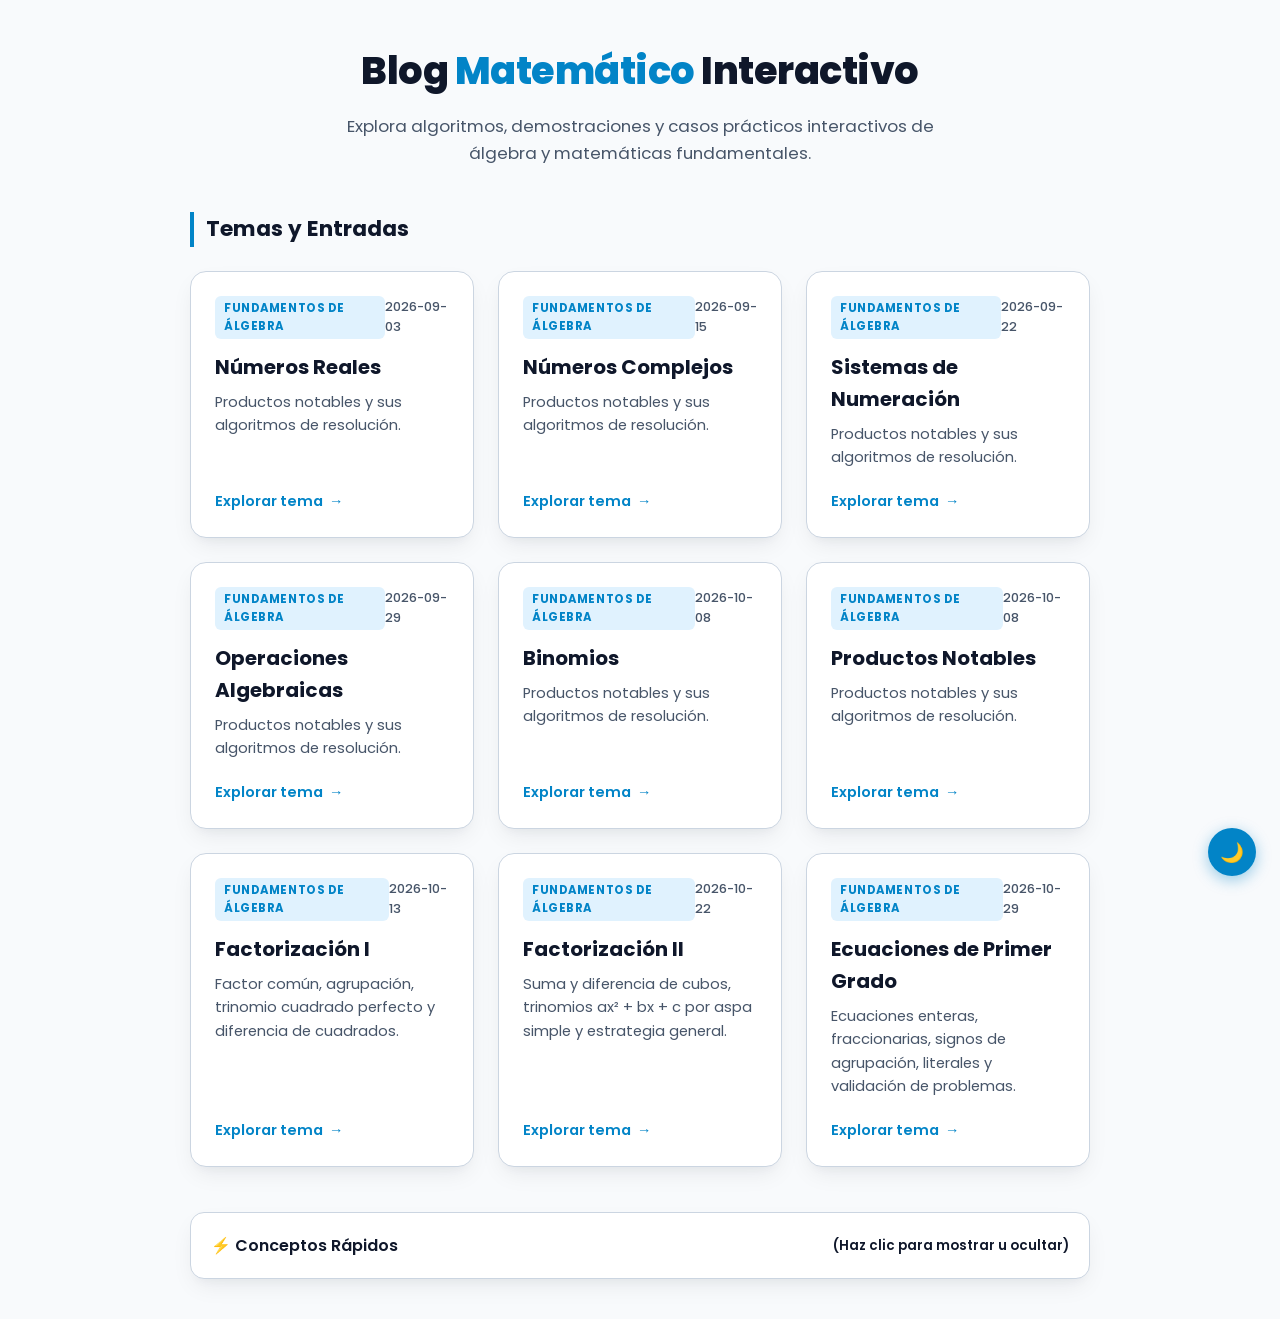
==== commit 444132c4: "Se implemento el modo osuro" ====
--- a/index.html
+++ b/index.html
@@ -4,13 +4,21 @@
     <meta charset="UTF-8">
     <meta name="viewport" content="width=device-width, initial-scale=1.0">
     <title>Blog Matemático Interactivo</title>
+    <!-- Prevenir parpadeo en modo oscuro -->
+    <script>
+        if (localStorage.getItem("tema_preferido") === "dark") {
+            document.documentElement.classList.add("dark-mode");
+        }
+    </script>
     <link rel="preconnect" href="https://fonts.googleapis.com">
     <link rel="preconnect" href="https://fonts.gstatic.com" crossorigin>
     <link href="https://fonts.googleapis.com/css2?family=Poppins:wght@400;500;600;700;800&display=swap" rel="stylesheet">
-    <!-- Vinculación limpia -->
     <link rel="stylesheet" href="css/styles.css">
 </head>
 <body>
+
+    <!-- Botón para alternar modo claro / oscuro -->
+    <button id="toggle-tema" class="btn-tema" aria-label="Cambiar modo de color">🌙</button>
 
     <main class="contenedor-principal">
         <header class="hero">
@@ -42,6 +50,7 @@
         </section>
     </main>
 
+    <!-- Scripts en orden al final del body -->
     <script src="js/post.js"></script>
     <script src="js/main.js"></script>
 </body>
--- a/css/styles.css
+++ b/css/styles.css
@@ -15,7 +15,7 @@
     --sombra-card-hover: 0 20px 30px -10px rgba(2, 132, 199, 0.2), 0 10px 15px -5px rgba(15, 23, 42, 0.08);
 }
 
-/* Reset universal corregido */
+/* Selector universal corregido */
 * {
     box-sizing: border-box;
     margin: 0;
@@ -30,6 +30,7 @@
     padding: 40px 20px;
     display: flex;
     justify-content: center;
+    transition: background-color 0.25s ease, color 0.25s ease;
 }
 
 .contenedor-principal {
@@ -360,4 +361,162 @@
     .cuaderno-hoja { padding: 30px 18px 30px 42px; }
     .cuaderno-hoja::before { left: 26px; }
     .apunte-titulo { font-size: 1.6rem; }
+}
+
+/* ==========================================
+   MODO OSCURO
+   ========================================== */
+body.dark-mode,
+html.dark-mode body {
+    --bg-body: #090d16;
+    --texto-oscuro: #f1f5f9;
+    --texto-secundario: #94a3b8;
+    --borde: #1e293b;
+
+    --linea-cuadricula: rgba(56, 189, 248, 0.07);
+    --margen-cuaderno: rgba(248, 113, 113, 0.4);
+    --sombra-cuaderno: 0 15px 35px -5px rgba(0, 0, 0, 0.5), 0 0 0 1px rgba(30, 41, 59, 0.8);
+    --sombra-card: 0 10px 25px -5px rgba(0, 0, 0, 0.4), 0 8px 10px -6px rgba(0, 0, 0, 0.2);
+    --sombra-card-hover: 0 20px 30px -10px rgba(2, 132, 199, 0.3);
+}
+
+body.dark-mode .cuaderno-hoja,
+html.dark-mode .cuaderno-hoja {
+    background-color: #0f172a;
+}
+
+body.dark-mode .card-flotante,
+body.dark-mode .seccion-conceptos,
+body.dark-mode .bloque-ejemplo,
+html.dark-mode .card-flotante,
+html.dark-mode .seccion-conceptos,
+html.dark-mode .bloque-ejemplo {
+    background-color: #0f172a;
+    border-color: #1e293b;
+}
+
+body.dark-mode .caja-regla,
+html.dark-mode .caja-regla {
+    background-color: rgba(2, 132, 199, 0.12);
+    border-color: rgba(2, 132, 199, 0.3);
+}
+
+body.dark-mode .lista-pasos li,
+html.dark-mode .lista-pasos li {
+    background-color: #1e293b;
+    border-left-color: #334155;
+    color: #cbd5e1;
+}
+
+body.dark-mode .conceptos-lista li:hover,
+body.dark-mode .interactivo li:hover,
+html.dark-mode .interactivo li:hover {
+    background-color: #1e293b;
+}
+
+body.dark-mode table,
+html.dark-mode table {
+    background-color: #0f172a !important;
+    border-color: #1e293b !important;
+}
+
+body.dark-mode tbody tr,
+html.dark-mode tbody tr {
+    border-bottom-color: #1e293b !important;
+}
+
+/* Botón flotante para alternar tema */
+.btn-tema {
+    position: fixed;
+    bottom: 24px;
+    right: 24px;
+    background-color: var(--azul-tech);
+    color: #ffffff;
+    border: none;
+    border-radius: 50%;
+    width: 48px;
+    height: 48px;
+    font-size: 1.2rem;
+    cursor: pointer;
+    box-shadow: 0 4px 15px rgba(2, 132, 199, 0.4);
+    display: flex;
+    align-items: center;
+    justify-content: center;
+    transition: transform 0.2s ease, background-color 0.2s ease;
+    z-index: 100;
+}
+
+.btn-tema:hover {
+    transform: scale(1.1);
+    background-color: var(--azul-hover);
+}
+
+
+
+/* TEMAS__________________________________________________________________________________________________________________________________________________*/
+/* ==========================================
+   EFECTO NEÓN PARA FÓRMULAS Y ECUACIONES
+   (Solo activo en Modo Oscuro)
+   ========================================== */
+
+/* 1. Caja principal de fórmulas con borde y resplandor cian */
+body.dark-mode .caja-regla,
+html.dark-mode .caja-regla {
+    background: rgba(14, 165, 233, 0.05);
+    border: 1px solid rgba(56, 189, 248, 0.4);
+    border-left: 5px solid #38bdf8;
+    box-shadow: 0 0 20px rgba(56, 189, 248, 0.15), inset 0 0 15px rgba(56, 189, 248, 0.05);
+}
+
+body.dark-mode .regla-etiqueta,
+html.dark-mode .regla-etiqueta {
+    color: #38bdf8;
+    text-shadow: 0 0 8px rgba(56, 189, 248, 0.6);
+}
+
+/* 2. Texto de la fórmula central en Neón Cyan */
+body.dark-mode .regla-formula,
+html.dark-mode .regla-formula {
+    color: #e0f2fe;
+    text-shadow: 
+        0 0 5px rgba(56, 189, 248, 0.8),
+        0 0 12px rgba(56, 189, 248, 0.5),
+        0 0 24px rgba(2, 132, 199, 0.3);
+    letter-spacing: 0.8px;
+}
+
+/* 3. Variables y expresiones inline (ej. x², 2ab) en Neón Azul Eléctrico */
+body.dark-mode .codigo-matematico,
+html.dark-mode .codigo-matematico {
+    color: #f83872;
+    background-color: rgba(255, 8, 66, 0.12);
+    border: 1px solid rgba(248, 56, 72, 0.35);
+    text-shadow: 0 0 8px rgba(248, 56, 56, 0.6);
+    box-shadow: 0 0 10px rgba(248, 56, 75, 0.15);
+}
+
+/* 4. Resultado final destacado en Neón Esmeralda / Verde Matrix */
+body.dark-mode .resultado-destacado,
+html.dark-mode .resultado-destacado {
+    color: #6ee7b7;
+    background: rgba(16, 185, 129, 0.12);
+    border: 1px solid #10b981;
+    text-shadow: 
+        0 0 6px rgba(52, 211, 153, 0.8),
+        0 0 15px rgba(16, 185, 129, 0.4);
+    box-shadow: 0 0 14px rgba(16, 185, 129, 0.2);
+}
+
+/* 5. Títulos de los casos con sutil resplandor */
+body.dark-mode .apunte-subtitulo,
+html.dark-mode .apunte-subtitulo {
+    color: #f8fafc;
+    text-shadow: 0 0 10px rgba(255, 255, 255, 0.15);
+}
+
+/* 6. Margen de la hoja en Modo Oscuro (hilo láser neón tenue) */
+body.dark-mode .cuaderno-hoja::before,
+html.dark-mode .cuaderno-hoja::before {
+    background-color: rgba(244, 63, 94, 0.6);
+    box-shadow: 0 0 8px rgba(244, 63, 94, 0.5);
 }
